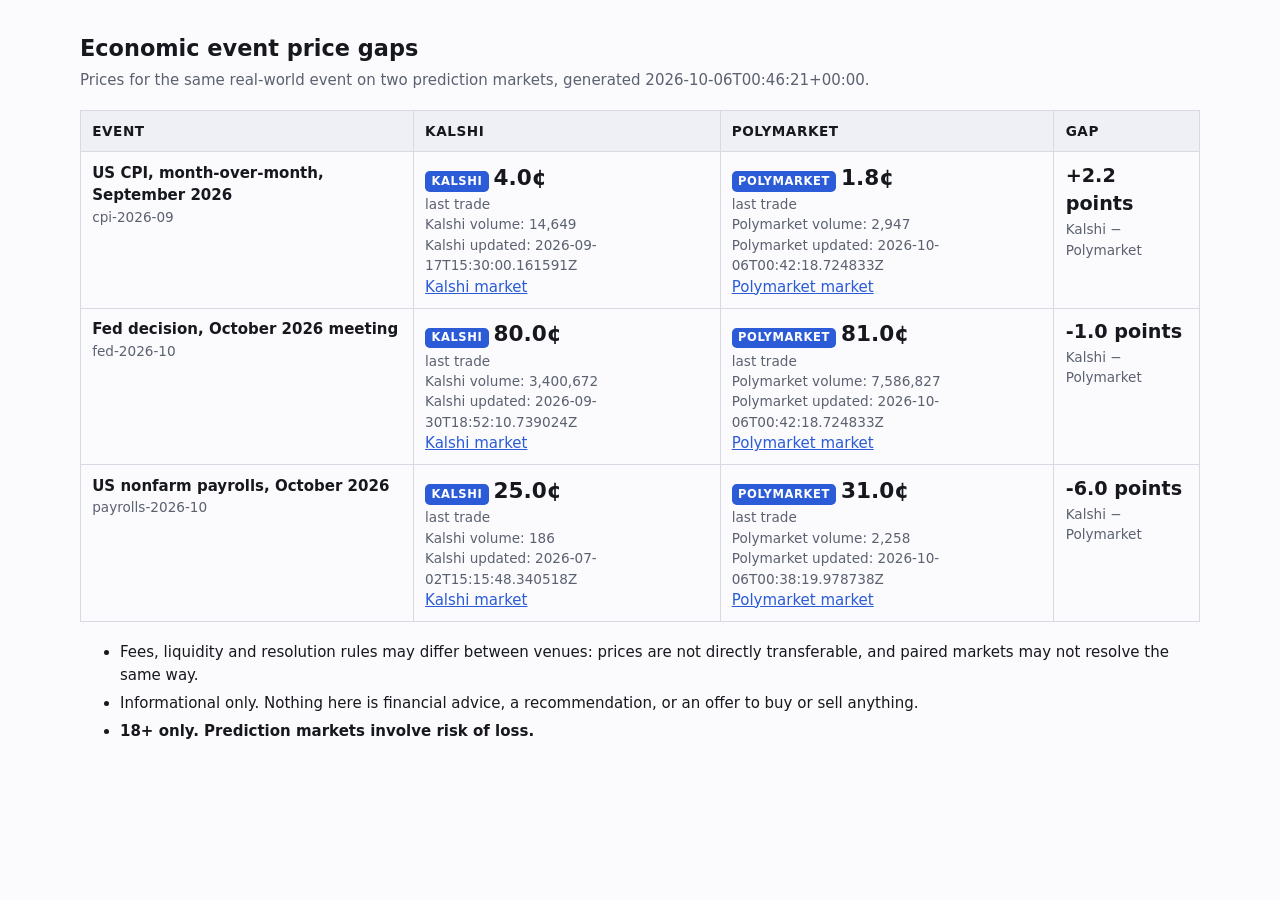
==== index.html @ 5f866366 "Add spread prototype: two-venue prediction-market price gaps Pulls prices for the same economic even" ====
<!DOCTYPE html>
<html lang="en">
<head>
<meta charset="utf-8">
<meta name="viewport" content="width=device-width, initial-scale=1">
<title>Economic event price gaps</title>
<style>
:root { color-scheme: light dark; }
body { font: 15px/1.5 system-ui, sans-serif; margin: 2rem auto; max-width: 70rem;
       padding: 0 1rem; color: #16181d; background: #fbfbfd; }
h1 { font-size: 1.4rem; margin-bottom: .2rem; }
p.sub { margin-top: 0; color: #5b6170; }
table { border-collapse: collapse; width: 100%; margin: 1.2rem 0; }
th, td { border: 1px solid #d7dae2; padding: .6rem .7rem; text-align: left;
         vertical-align: top; }
thead th { background: #eef0f5; font-size: .85rem; text-transform: uppercase;
           letter-spacing: .04em; }
.event b { display: block; }
.source { display: inline-block; font-size: .72rem; font-weight: 700; letter-spacing: .05em;
          text-transform: uppercase; background: #2b5bd7; color: #fff;
          border-radius: .3rem; padding: .1rem .4rem; }
.price { font-size: 1.35rem; font-weight: 700; }
.gap { font-size: 1.2rem; font-weight: 700; }
.muted, .none { color: #5b6170; font-size: .85rem; display: block; }
a { color: #2b5bd7; }
.notices li { margin-bottom: .35rem; }
@media (prefers-color-scheme: dark) {
  body { color: #e7e9ee; background: #14161b; }
  th, td { border-color: #333845; }
  thead th { background: #1d212a; }
  .muted, .none { color: #9aa1b1; }
}
</style>
</head>
<body>
<h1>Economic event price gaps</h1>
<p class="sub">Prices for the same real-world event on two prediction markets,
generated 2026-10-06T00:46:21+00:00.</p>
<table>
<thead><tr>
  <th scope="col">Event</th>
  <th scope="col">Kalshi</th>
  <th scope="col">Polymarket</th>
  <th scope="col">Gap</th>
</tr></thead>
<tbody>
<tr><td class="event"><b>US CPI, month-over-month, September 2026</b><span class="muted">cpi-2026-09</span></td><td><span class="source">Kalshi</span> <span class="price">4.0¢</span> <span class="muted">last trade</span><span class="muted">Kalshi volume: 14,649</span><span class="muted">Kalshi updated: 2026-09-17T15:30:00.161591Z</span><a href="https://kalshi.com/markets/kxcpi/cpi/kxcpi-26sep" target="_blank" rel="noopener">Kalshi market</a></td><td><span class="source">Polymarket</span> <span class="price">1.8¢</span> <span class="muted">last trade</span><span class="muted">Polymarket volume: 2,947</span><span class="muted">Polymarket updated: 2026-10-06T00:42:18.724833Z</span><a href="https://polymarket.com/event/september-inflation-us-monthly/will-monthly-inflation-increase-by-0pt8-or-more-in-september-2026" target="_blank" rel="noopener">Polymarket market</a></td><td><span class="gap">+2.2 points</span><span class="muted">Kalshi − Polymarket</span></td></tr>
<tr><td class="event"><b>Fed decision, October 2026 meeting</b><span class="muted">fed-2026-10</span></td><td><span class="source">Kalshi</span> <span class="price">80.0¢</span> <span class="muted">last trade</span><span class="muted">Kalshi volume: 3,400,672</span><span class="muted">Kalshi updated: 2026-09-30T18:52:10.739024Z</span><a href="https://kalshi.com/markets/kxfeddecision/fed-meeting/kxfeddecision-26oct" target="_blank" rel="noopener">Kalshi market</a></td><td><span class="source">Polymarket</span> <span class="price">81.0¢</span> <span class="muted">last trade</span><span class="muted">Polymarket volume: 7,586,827</span><span class="muted">Polymarket updated: 2026-10-06T00:42:18.724833Z</span><a href="https://polymarket.com/event/fed-decision-in-october-20260617190323537/will-there-be-no-change-in-fed-interest-rates-after-the-october-2026-meeting-20260617190324031" target="_blank" rel="noopener">Polymarket market</a></td><td><span class="gap">-1.0 points</span><span class="muted">Kalshi − Polymarket</span></td></tr>
<tr><td class="event"><b>US nonfarm payrolls, October 2026</b><span class="muted">payrolls-2026-10</span></td><td><span class="source">Kalshi</span> <span class="price">25.0¢</span> <span class="muted">last trade</span><span class="muted">Kalshi volume: 186</span><span class="muted">Kalshi updated: 2026-07-02T15:15:48.340518Z</span><a href="https://kalshi.com/markets/kxpayrolls/jobs-numbers/kxpayrolls-26oct" target="_blank" rel="noopener">Kalshi market</a></td><td><span class="source">Polymarket</span> <span class="price">31.0¢</span> <span class="muted">last trade</span><span class="muted">Polymarket volume: 2,258</span><span class="muted">Polymarket updated: 2026-10-06T00:38:19.978738Z</span><a href="https://polymarket.com/event/how-many-jobs-added-in-october-2026/will-the-us-add-at-least-100k-jobs-in-october-2026" target="_blank" rel="noopener">Polymarket market</a></td><td><span class="gap">-6.0 points</span><span class="muted">Kalshi − Polymarket</span></td></tr>
</tbody>
</table>
<ul class="notices">
  <li>Fees, liquidity and resolution rules may differ between venues: prices are not directly transferable, and paired markets may not resolve the same way.</li>
  <li>Informational only. Nothing here is financial advice, a recommendation, or an offer to buy or sell anything.</li>
  <li><b>18+ only. Prediction markets involve risk of loss.</b></li>
</ul>
</body>
</html>
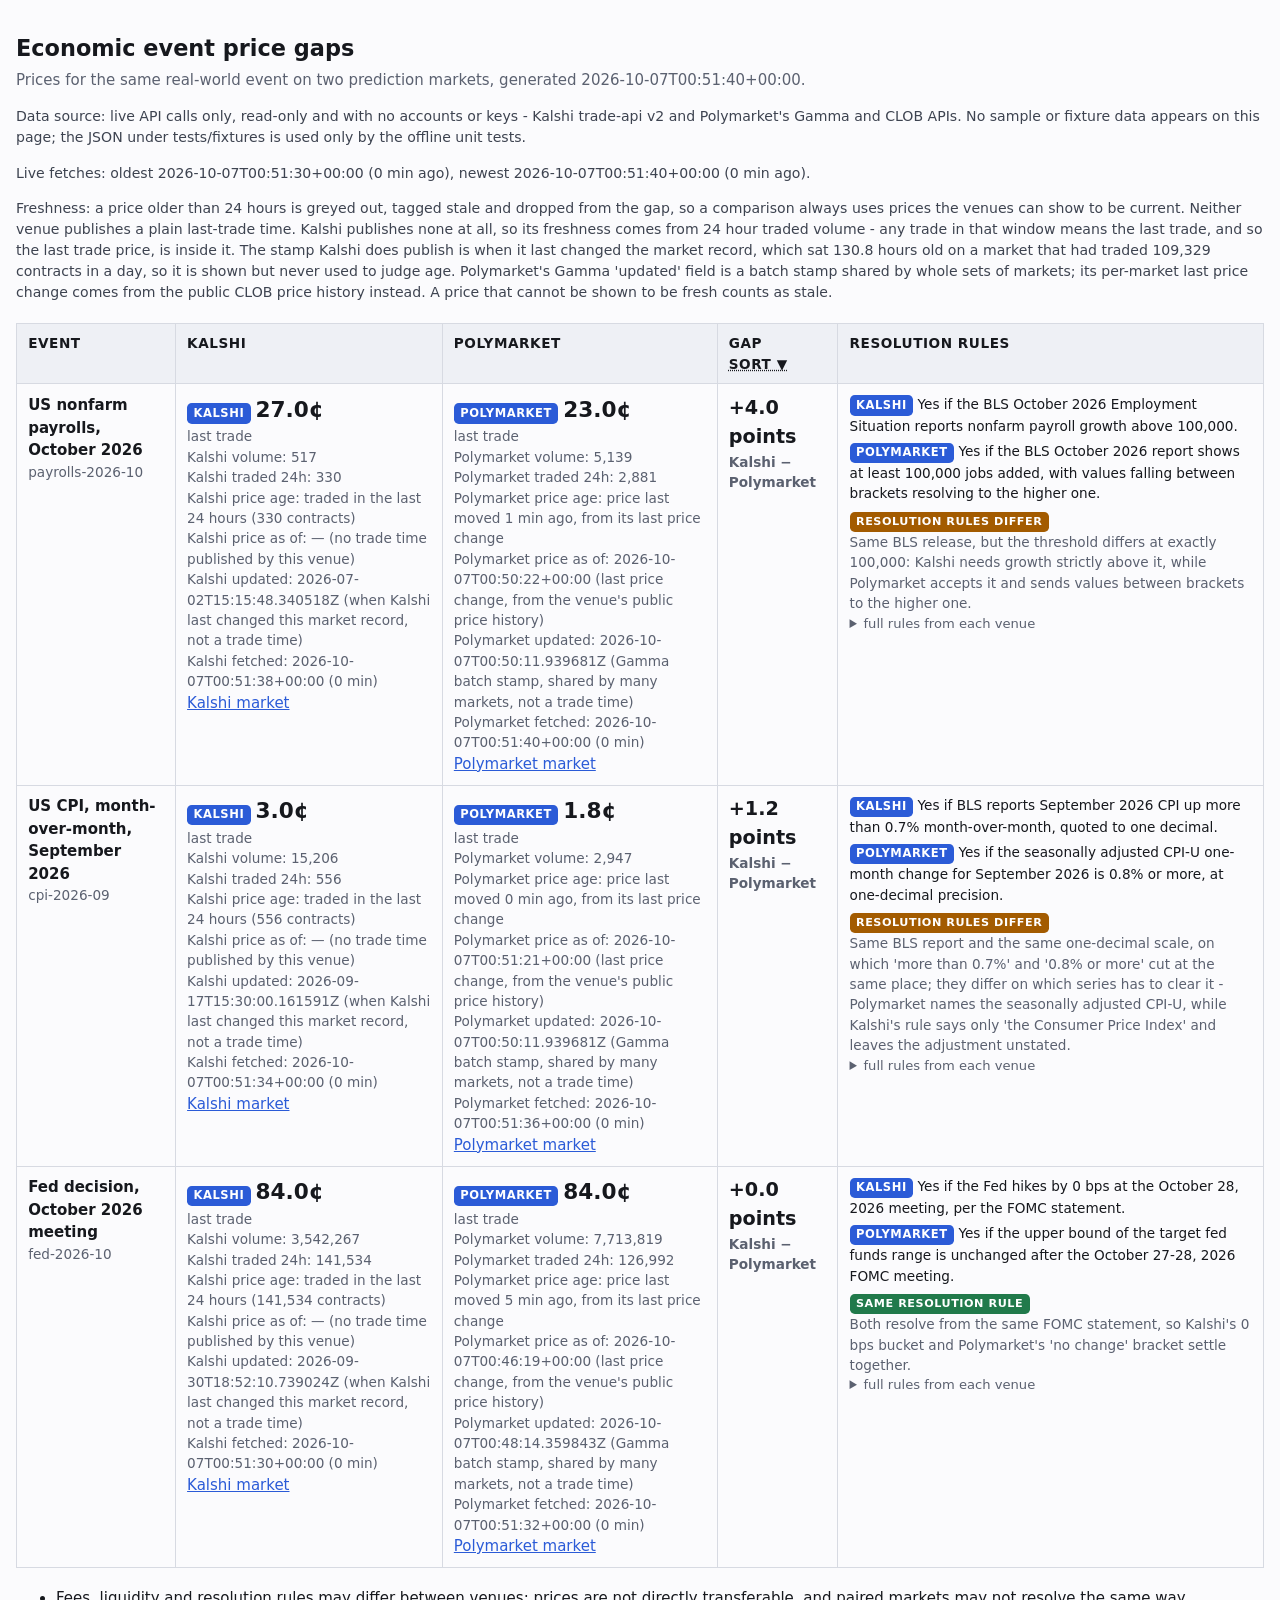
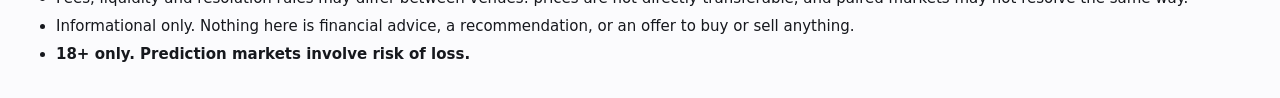
==== commit 3cb773e7: "Add the static site, exporters, and deploy workflow The prototype pipeline grew a 7-page site, a dat" ====
--- a/index.html
+++ b/index.html
@@ -3,13 +3,16 @@
 <head>
 <meta charset="utf-8">
 <meta name="viewport" content="width=device-width, initial-scale=1">
+<link rel="icon" href="site/assets/favicon.svg" type="image/svg+xml">
+<link rel="icon" href="site/assets/favicon.ico" sizes="any">
 <title>Economic event price gaps</title>
 <style>
 :root { color-scheme: light dark; }
-body { font: 15px/1.5 system-ui, sans-serif; margin: 2rem auto; max-width: 70rem;
+body { font: 15px/1.5 system-ui, sans-serif; margin: 2rem auto; max-width: 78rem;
        padding: 0 1rem; color: #16181d; background: #fbfbfd; }
 h1 { font-size: 1.4rem; margin-bottom: .2rem; }
 p.sub { margin-top: 0; color: #5b6170; }
+p.note { color: #3d4350; font-size: .88rem; }
 table { border-collapse: collapse; width: 100%; margin: 1.2rem 0; }
 th, td { border: 1px solid #d7dae2; padding: .6rem .7rem; text-align: left;
          vertical-align: top; }
@@ -22,31 +25,94 @@
 .price { font-size: 1.35rem; font-weight: 700; }
 .gap { font-size: 1.2rem; font-weight: 700; }
 .muted, .none { color: #5b6170; font-size: .85rem; display: block; }
+.rule { display: block; font-size: .85rem; margin-bottom: .3rem; }
+.stale-tag { display: inline-block; font-size: .7rem; font-weight: 700;
+             text-transform: uppercase; letter-spacing: .05em; background: #b02a2a;
+             color: #fff; border-radius: .3rem; padding: .1rem .4rem; }
+.flag { display: inline-block; font-size: .7rem; font-weight: 700;
+        text-transform: uppercase; letter-spacing: .05em; background: #a35b00;
+        color: #fff; border-radius: .3rem; padding: .1rem .4rem; }
+.same { display: inline-block; font-size: .7rem; font-weight: 700;
+        text-transform: uppercase; letter-spacing: .05em; background: #217a4b;
+        color: #fff; border-radius: .3rem; padding: .1rem .4rem; }
+td.venue.stale { background: #f1f2f6; }
+td.venue.stale .price { color: #9096a3; font-weight: 500; }
+td.venue.stale .source { background: #9096a3; }
+td.gap .none { color: #7b5a00; }
+button.sort { font: inherit; font-weight: 700; color: inherit; background: none;
+              border: 0; padding: 0; cursor: pointer; letter-spacing: inherit;
+              text-transform: inherit; text-decoration: underline dotted; }
+button.sort[hidden] { display: none; }
 a { color: #2b5bd7; }
 .notices li { margin-bottom: .35rem; }
+details summary { cursor: pointer; font-size: .82rem; color: #5b6170; }
+details p { margin: .4rem 0; }
 @media (prefers-color-scheme: dark) {
   body { color: #e7e9ee; background: #14161b; }
   th, td { border-color: #333845; }
   thead th { background: #1d212a; }
   .muted, .none { color: #9aa1b1; }
+  p.note { color: #b8bec9; }
+  td.venue.stale { background: #191c22; }
+  td.venue.stale .price { color: #6f7684; }
+  td.gap .none { color: #d9b26a; }
 }
 </style>
 </head>
 <body>
 <h1>Economic event price gaps</h1>
 <p class="sub">Prices for the same real-world event on two prediction markets,
-generated 2026-10-06T00:46:21+00:00.</p>
-<table>
+generated 2026-10-07T00:51:40+00:00.</p>
+<p class="note">Data source: live API calls only, read-only and with no accounts or keys - Kalshi trade-api v2 and Polymarket&#x27;s Gamma and CLOB APIs. No sample or fixture data appears on this page; the JSON under tests/fixtures is used only by the offline unit tests.</p>
+<p class="note">Live fetches: oldest 2026-10-07T00:51:30+00:00 (0 min ago), newest 2026-10-07T00:51:40+00:00 (0 min ago).</p>
+<p class="note">Freshness: a price older than 24 hours is greyed out, tagged stale and dropped from the gap, so a comparison always uses prices the venues can show to be current. Neither venue publishes a plain last-trade time. Kalshi publishes none at all, so its freshness comes from 24 hour traded volume - any trade in that window means the last trade, and so the last trade price, is inside it. The stamp Kalshi does publish is when it last changed the market record, which sat 130.8 hours old on a market that had traded 109,329 contracts in a day, so it is shown but never used to judge age. Polymarket&#x27;s Gamma &#x27;updated&#x27; field is a batch stamp shared by whole sets of markets; its per-market last price change comes from the public CLOB price history instead. A price that cannot be shown to be fresh counts as stale.</p>
+<table id="gaps">
 <thead><tr>
   <th scope="col">Event</th>
   <th scope="col">Kalshi</th>
   <th scope="col">Polymarket</th>
-  <th scope="col">Gap</th>
+  <th scope="col">Gap
+    <button id="sort-gap" class="sort" type="button" aria-sort="descending"
+            title="Sort by the size of the gap, biggest first" hidden>sort ▼</button>
+  </th>
+  <th scope="col">Resolution rules</th>
 </tr></thead>
 <tbody>
-<tr><td class="event"><b>US CPI, month-over-month, September 2026</b><span class="muted">cpi-2026-09</span></td><td><span class="source">Kalshi</span> <span class="price">4.0¢</span> <span class="muted">last trade</span><span class="muted">Kalshi volume: 14,649</span><span class="muted">Kalshi updated: 2026-09-17T15:30:00.161591Z</span><a href="https://kalshi.com/markets/kxcpi/cpi/kxcpi-26sep" target="_blank" rel="noopener">Kalshi market</a></td><td><span class="source">Polymarket</span> <span class="price">1.8¢</span> <span class="muted">last trade</span><span class="muted">Polymarket volume: 2,947</span><span class="muted">Polymarket updated: 2026-10-06T00:42:18.724833Z</span><a href="https://polymarket.com/event/september-inflation-us-monthly/will-monthly-inflation-increase-by-0pt8-or-more-in-september-2026" target="_blank" rel="noopener">Polymarket market</a></td><td><span class="gap">+2.2 points</span><span class="muted">Kalshi − Polymarket</span></td></tr>
-<tr><td class="event"><b>Fed decision, October 2026 meeting</b><span class="muted">fed-2026-10</span></td><td><span class="source">Kalshi</span> <span class="price">80.0¢</span> <span class="muted">last trade</span><span class="muted">Kalshi volume: 3,400,672</span><span class="muted">Kalshi updated: 2026-09-30T18:52:10.739024Z</span><a href="https://kalshi.com/markets/kxfeddecision/fed-meeting/kxfeddecision-26oct" target="_blank" rel="noopener">Kalshi market</a></td><td><span class="source">Polymarket</span> <span class="price">81.0¢</span> <span class="muted">last trade</span><span class="muted">Polymarket volume: 7,586,827</span><span class="muted">Polymarket updated: 2026-10-06T00:42:18.724833Z</span><a href="https://polymarket.com/event/fed-decision-in-october-20260617190323537/will-there-be-no-change-in-fed-interest-rates-after-the-october-2026-meeting-20260617190324031" target="_blank" rel="noopener">Polymarket market</a></td><td><span class="gap">-1.0 points</span><span class="muted">Kalshi − Polymarket</span></td></tr>
-<tr><td class="event"><b>US nonfarm payrolls, October 2026</b><span class="muted">payrolls-2026-10</span></td><td><span class="source">Kalshi</span> <span class="price">25.0¢</span> <span class="muted">last trade</span><span class="muted">Kalshi volume: 186</span><span class="muted">Kalshi updated: 2026-07-02T15:15:48.340518Z</span><a href="https://kalshi.com/markets/kxpayrolls/jobs-numbers/kxpayrolls-26oct" target="_blank" rel="noopener">Kalshi market</a></td><td><span class="source">Polymarket</span> <span class="price">31.0¢</span> <span class="muted">last trade</span><span class="muted">Polymarket volume: 2,258</span><span class="muted">Polymarket updated: 2026-10-06T00:38:19.978738Z</span><a href="https://polymarket.com/event/how-many-jobs-added-in-october-2026/will-the-us-add-at-least-100k-jobs-in-october-2026" target="_blank" rel="noopener">Polymarket market</a></td><td><span class="gap">-6.0 points</span><span class="muted">Kalshi − Polymarket</span></td></tr>
+<tr data-key="payrolls-2026-10" data-gap="4.00"><td class="event"><b>US nonfarm payrolls, October 2026</b><span class="muted">payrolls-2026-10</span></td><td class="venue"><span class="source">Kalshi</span> <span class="price">27.0¢</span> <span class="muted">last trade</span><span class="muted">Kalshi volume: 517</span><span class="muted">Kalshi traded 24h: 330</span><span class="muted">Kalshi price age: traded in the last 24 hours (330 contracts)</span><span class="muted">Kalshi price as of: — (no trade time published by this venue)</span><span class="muted">Kalshi updated: 2026-07-02T15:15:48.340518Z (when Kalshi last changed this market record, not a trade time)</span><span class="muted">Kalshi fetched: 2026-10-07T00:51:38+00:00 (0 min)</span><a href="https://kalshi.com/markets/kxpayrolls/jobs-numbers/kxpayrolls-26oct" target="_blank" rel="noopener">Kalshi market</a></td><td class="venue"><span class="source">Polymarket</span> <span class="price">23.0¢</span> <span class="muted">last trade</span><span class="muted">Polymarket volume: 5,139</span><span class="muted">Polymarket traded 24h: 2,881</span><span class="muted">Polymarket price age: price last moved 1 min ago, from its last price change</span><span class="muted">Polymarket price as of: 2026-10-07T00:50:22+00:00 (last price change, from the venue&#x27;s public price history)</span><span class="muted">Polymarket updated: 2026-10-07T00:50:11.939681Z (Gamma batch stamp, shared by many markets, not a trade time)</span><span class="muted">Polymarket fetched: 2026-10-07T00:51:40+00:00 (0 min)</span><a href="https://polymarket.com/event/how-many-jobs-added-in-october-2026/will-the-us-add-at-least-100k-jobs-in-october-2026" target="_blank" rel="noopener">Polymarket market</a></td><td class="gap"><span class="gap">+4.0 points</span><span class="muted">Kalshi − Polymarket</span></td><td class="rules"><span class="rule"><span class="source">Kalshi</span> Yes if the BLS October 2026 Employment Situation reports nonfarm payroll growth above 100,000.</span><span class="rule"><span class="source">Polymarket</span> Yes if the BLS October 2026 report shows at least 100,000 jobs added, with values falling between brackets resolving to the higher one.</span><span class="flag">resolution rules differ</span><span class="muted">Same BLS release, but the threshold differs at exactly 100,000: Kalshi needs growth strictly above it, while Polymarket accepts it and sends values between brackets to the higher one.</span><details><summary>full rules from each venue</summary><p class="muted"><b>Kalshi rule text, verbatim from the API</b><br>If the increase in total non-farm payroll employment is above 100000 as reported by the Bureau of Labor Statistics Monthly Employment Situation Report for the month of October 2026, then the market resolves to Yes.
+
+The market closes at 8:29 AM ET on the expected date of the data release.</p><p class="muted"><b>Polymarket rule text, verbatim from the API</b><br>This market will resolve according to the change in the total nonfarm payroll employment reported by the BLS &quot;Employment Situation Summary&quot; for October 2026, scheduled to be released on November 6, 2026, at 8:30 AM ET.
+
+If the reported value falls exactly between two brackets, then this market will resolve to the higher range bracket.
+
+If no data for the specified month is released by the date the next month&#x27;s data is scheduled to be released, this market will resolve based on data from the last available month.
+
+The BLS &quot;Employment Situation Summary&quot; may be found here: https://www.bls.gov/bls/newsrels.htm</p></details></td></tr>
+<tr data-key="cpi-2026-09" data-gap="1.20"><td class="event"><b>US CPI, month-over-month, September 2026</b><span class="muted">cpi-2026-09</span></td><td class="venue"><span class="source">Kalshi</span> <span class="price">3.0¢</span> <span class="muted">last trade</span><span class="muted">Kalshi volume: 15,206</span><span class="muted">Kalshi traded 24h: 556</span><span class="muted">Kalshi price age: traded in the last 24 hours (556 contracts)</span><span class="muted">Kalshi price as of: — (no trade time published by this venue)</span><span class="muted">Kalshi updated: 2026-09-17T15:30:00.161591Z (when Kalshi last changed this market record, not a trade time)</span><span class="muted">Kalshi fetched: 2026-10-07T00:51:34+00:00 (0 min)</span><a href="https://kalshi.com/markets/kxcpi/cpi/kxcpi-26sep" target="_blank" rel="noopener">Kalshi market</a></td><td class="venue"><span class="source">Polymarket</span> <span class="price">1.8¢</span> <span class="muted">last trade</span><span class="muted">Polymarket volume: 2,947</span><span class="muted">Polymarket price age: price last moved 0 min ago, from its last price change</span><span class="muted">Polymarket price as of: 2026-10-07T00:51:21+00:00 (last price change, from the venue&#x27;s public price history)</span><span class="muted">Polymarket updated: 2026-10-07T00:50:11.939681Z (Gamma batch stamp, shared by many markets, not a trade time)</span><span class="muted">Polymarket fetched: 2026-10-07T00:51:36+00:00 (0 min)</span><a href="https://polymarket.com/event/september-inflation-us-monthly/will-monthly-inflation-increase-by-0pt8-or-more-in-september-2026" target="_blank" rel="noopener">Polymarket market</a></td><td class="gap"><span class="gap">+1.2 points</span><span class="muted">Kalshi − Polymarket</span></td><td class="rules"><span class="rule"><span class="source">Kalshi</span> Yes if BLS reports September 2026 CPI up more than 0.7% month-over-month, quoted to one decimal.</span><span class="rule"><span class="source">Polymarket</span> Yes if the seasonally adjusted CPI-U one-month change for September 2026 is 0.8% or more, at one-decimal precision.</span><span class="flag">resolution rules differ</span><span class="muted">Same BLS report and the same one-decimal scale, on which &#x27;more than 0.7%&#x27; and &#x27;0.8% or more&#x27; cut at the same place; they differ on which series has to clear it - Polymarket names the seasonally adjusted CPI-U, while Kalshi&#x27;s rule says only &#x27;the Consumer Price Index&#x27; and leaves the adjustment unstated.</span><details><summary>full rules from each venue</summary><p class="muted"><b>Kalshi rule text, verbatim from the API</b><br>If the Consumer Price Index (CPI) increases by more than 0.7% (single-decimal) in September 2026, then the market resolves to Yes.
+
+The market will always close at 8:25 AM ET on the scheduled day of the data release (October 14, 2026). Please note: the Expiration Value is the single-decimal value published at the Source Agency. In the case of a delay in data caused by a federal government shutdown impacting the reliability of the Source Agency, the market’s latest Expiration Date will be extended to the sooner of the release of the Underlying or six months after the end of the government shutdown.</p><p class="muted"><b>Polymarket rule text, verbatim from the API</b><br>This is a market about the one-month percent change in the seasonally adjusted Consumer Price Index for All Urban Consumers (CPI-U) published by the Bureau of Labor Statistics (BLS).
+
+This market will resolve to the one-month percent change in the seasonally adjusted Consumer Price Index for All Urban Consumers (CPI-U) in September 2026 according to the monthly BLS report.
+
+The resolution source for this market will be the BLS Consumer Price Index report released for September 2026 (https://www.bls.gov/bls/news-release/cpi.htm), currently scheduled to be released on October 14, 2026, at 8:30 AM ET. Resolution of this market will take place upon release of the aforementioned data.
+
+Note: the resolution source for this market will be the official monthly Consumer Price Index for All Urban Consumers (CPI-U) which BLS reports to one decimal point (e.g. 0.4%). Thus, this is the level of precision that will be used when resolving the market.
+
+If the BLS does not release the relevant figures on the scheduled date, this market may remain open up until the scheduled release time of the next CPI report (https://www.bls.gov/schedule). If the information is not released by that time, this market will resolve according to the figures of the most recent previous month with available data.</p></details></td></tr>
+<tr data-key="fed-2026-10" data-gap="0.00"><td class="event"><b>Fed decision, October 2026 meeting</b><span class="muted">fed-2026-10</span></td><td class="venue"><span class="source">Kalshi</span> <span class="price">84.0¢</span> <span class="muted">last trade</span><span class="muted">Kalshi volume: 3,542,267</span><span class="muted">Kalshi traded 24h: 141,534</span><span class="muted">Kalshi price age: traded in the last 24 hours (141,534 contracts)</span><span class="muted">Kalshi price as of: — (no trade time published by this venue)</span><span class="muted">Kalshi updated: 2026-09-30T18:52:10.739024Z (when Kalshi last changed this market record, not a trade time)</span><span class="muted">Kalshi fetched: 2026-10-07T00:51:30+00:00 (0 min)</span><a href="https://kalshi.com/markets/kxfeddecision/fed-meeting/kxfeddecision-26oct" target="_blank" rel="noopener">Kalshi market</a></td><td class="venue"><span class="source">Polymarket</span> <span class="price">84.0¢</span> <span class="muted">last trade</span><span class="muted">Polymarket volume: 7,713,819</span><span class="muted">Polymarket traded 24h: 126,992</span><span class="muted">Polymarket price age: price last moved 5 min ago, from its last price change</span><span class="muted">Polymarket price as of: 2026-10-07T00:46:19+00:00 (last price change, from the venue&#x27;s public price history)</span><span class="muted">Polymarket updated: 2026-10-07T00:48:14.359843Z (Gamma batch stamp, shared by many markets, not a trade time)</span><span class="muted">Polymarket fetched: 2026-10-07T00:51:32+00:00 (0 min)</span><a href="https://polymarket.com/event/fed-decision-in-october-20260617190323537/will-there-be-no-change-in-fed-interest-rates-after-the-october-2026-meeting-20260617190324031" target="_blank" rel="noopener">Polymarket market</a></td><td class="gap"><span class="gap">+0.0 points</span><span class="muted">Kalshi − Polymarket</span></td><td class="rules"><span class="rule"><span class="source">Kalshi</span> Yes if the Fed hikes by 0 bps at the October 28, 2026 meeting, per the FOMC statement.</span><span class="rule"><span class="source">Polymarket</span> Yes if the upper bound of the target fed funds range is unchanged after the October 27-28, 2026 FOMC meeting.</span><span class="same">same resolution rule</span><span class="muted">Both resolve from the same FOMC statement, so Kalshi&#x27;s 0 bps bucket and Polymarket&#x27;s &#x27;no change&#x27; bracket settle together.</span><details><summary>full rules from each venue</summary><p class="muted"><b>Kalshi rule text, verbatim from the API</b><br>If the Federal Reserve does a Hike of 0bps on October 28, 2026, then the market resolves to Yes.
+
+The outcomes are mutually exclusive: at most one can resolve to Yes. For example, a 50-basis-point hike resolves “Hike   25 bps” to Yes and “Hike 25 bps” to No.
+
+If the scheduled FOMC meeting is canceled and does not occur on its scheduled date, “Fed maintains rate” resolves to Yes and all other outcomes resolve to No.</p><p class="muted"><b>Polymarket rule text, verbatim from the API</b><br>The FED interest rates are defined in this market by the upper bound of the target federal funds range. The decisions on the target federal funds range are made by the Federal Open Market Committee (FOMC) meetings.
+
+This market will resolve to the amount of basis points the upper bound of the target federal funds rate is changed by versus the level it was prior to the Federal Reserve&#x27;s October 2026 meeting.
+
+If the target federal funds rate is changed to a level not expressed in the displayed options, the change will be rounded up to the nearest 25 and will resolve to the relevant bracket. (e.g. if there&#x27;s a cut/increase of 12.5 bps it will be considered to be 25 bps)
+
+The resolution source for this market is the FOMC’s statement after its meeting scheduled for October 27-28, 2026 according to the official calendar: https://www.federalreserve.gov/monetarypolicy/fomccalendars.htm.
+
+The level and change of the target federal funds rate is also published at the official website of the Federal Reserve at https://www.federalreserve.gov/monetarypolicy/openmarket.htm.
+
+This market may resolve as soon as the FOMC’s statement for their October meeting with relevant data is issued. If no statement is released by the end date of the next scheduled meeting, this market will resolve to the &quot;No change&quot; bracket.</p></details></td></tr>
 </tbody>
 </table>
 <ul class="notices">
@@ -54,5 +120,40 @@
   <li>Informational only. Nothing here is financial advice, a recommendation, or an offer to buy or sell anything.</li>
   <li><b>18+ only. Prediction markets involve risk of loss.</b></li>
 </ul>
+<script>
+(function () {
+  var body = document.querySelector("#gaps tbody");
+  var button = document.getElementById("sort-gap");
+  if (!body || !button) { return; }
+  var direction = -1;
+  var rows = function () { return Array.prototype.slice.call(body.querySelectorAll("tr")); };
+  var gapOf = function (row) { return Number(row.getAttribute("data-gap")); };
+  var keyOf = function (row) { return row.getAttribute("data-key") || ""; };
+
+  function apply() {
+    var ranked = [], pinned = [];
+    rows().forEach(function (row) {
+      var gap = row.getAttribute("data-gap");
+      (gap !== "" && isFinite(Number(gap)) ? ranked : pinned).push(row);
+    });
+    ranked.sort(function (a, b) {
+      var delta = Math.abs(gapOf(a)) - Math.abs(gapOf(b));
+      if (delta !== 0) { return direction * delta; }
+      return keyOf(a) < keyOf(b) ? -1 : 1;
+    });
+    pinned.sort(function (a, b) { return keyOf(a) < keyOf(b) ? -1 : 1; });
+    ranked.concat(pinned).forEach(function (row) { body.appendChild(row); });
+  }
+
+  button.hidden = false;
+  button.setAttribute("aria-sort", direction < 0 ? "descending" : "ascending");    button.addEventListener("click", function () {
+    direction = -direction;
+    button.setAttribute("aria-sort", direction < 0 ? "descending" : "ascending");
+    button.textContent = direction < 0 ? "sort ▼" : "sort ▲";
+    apply();
+  });
+  apply();
+})();
+</script>
 </body>
 </html>
